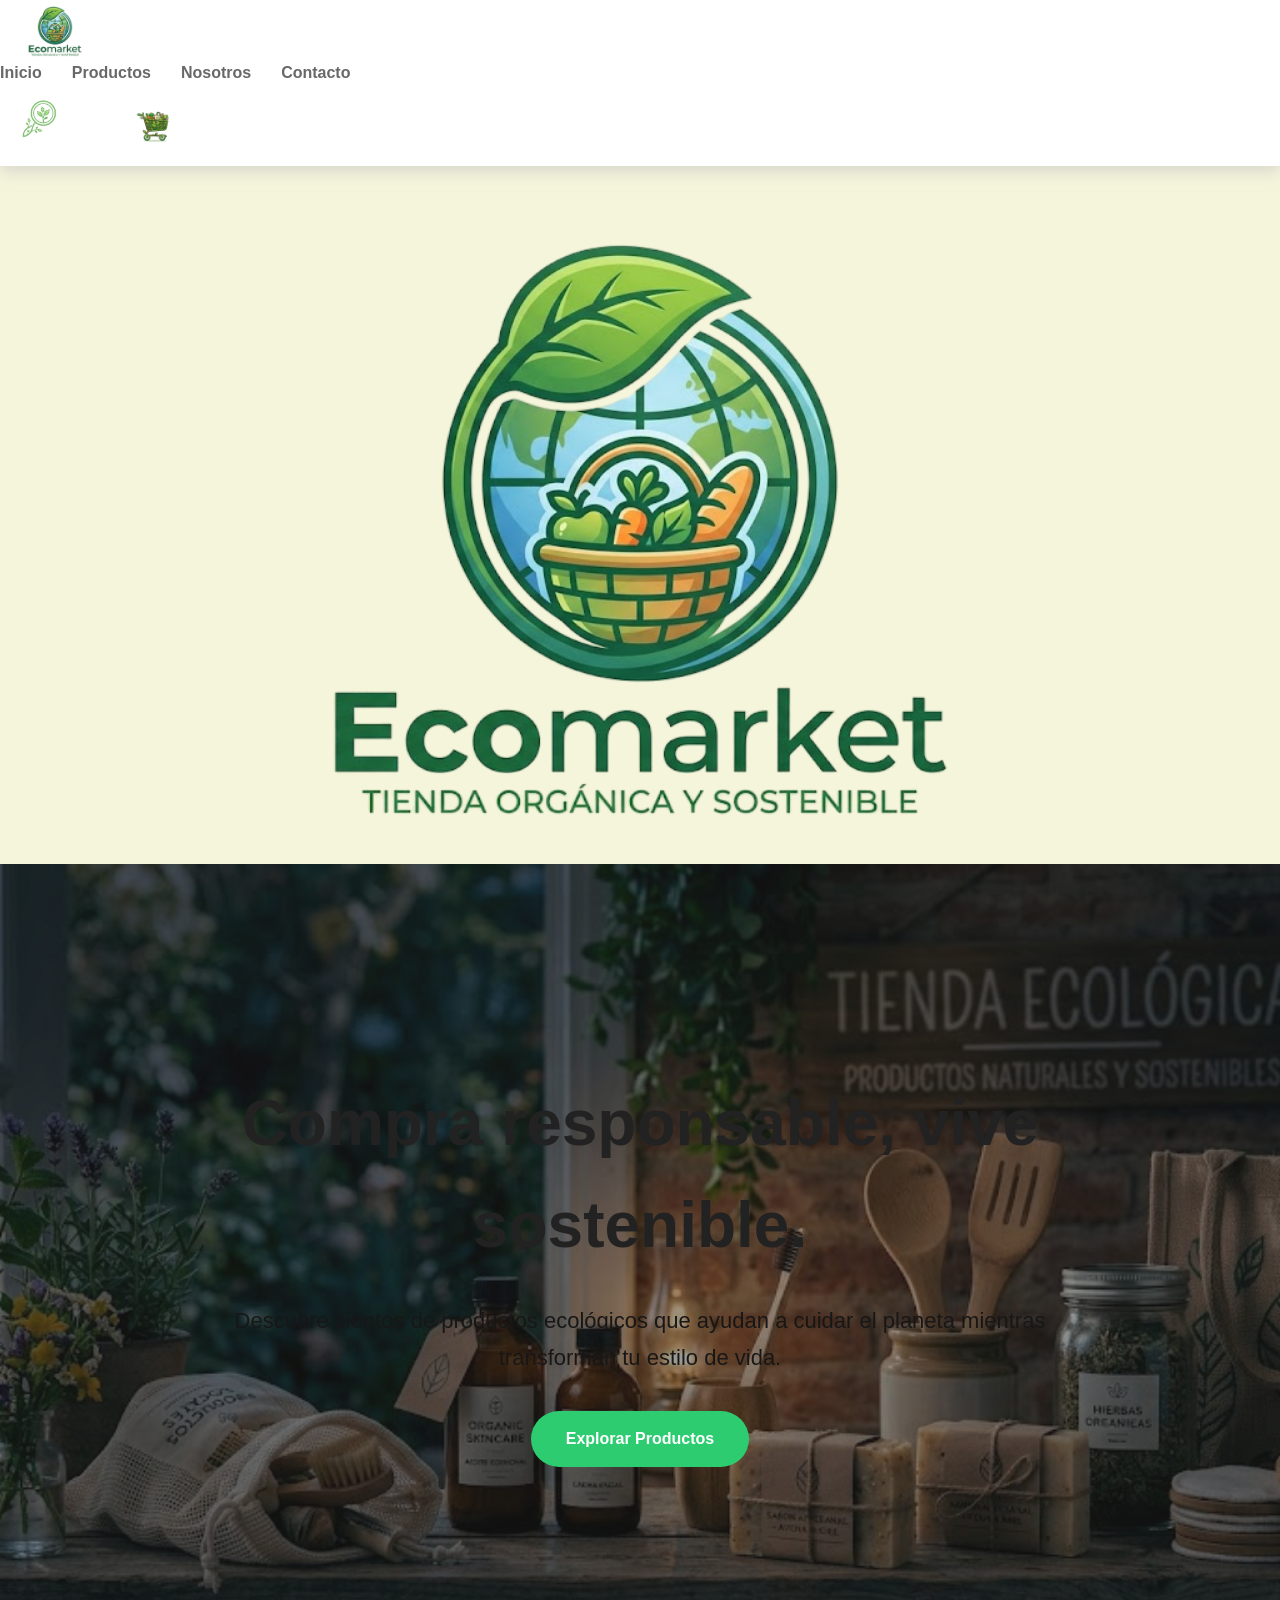
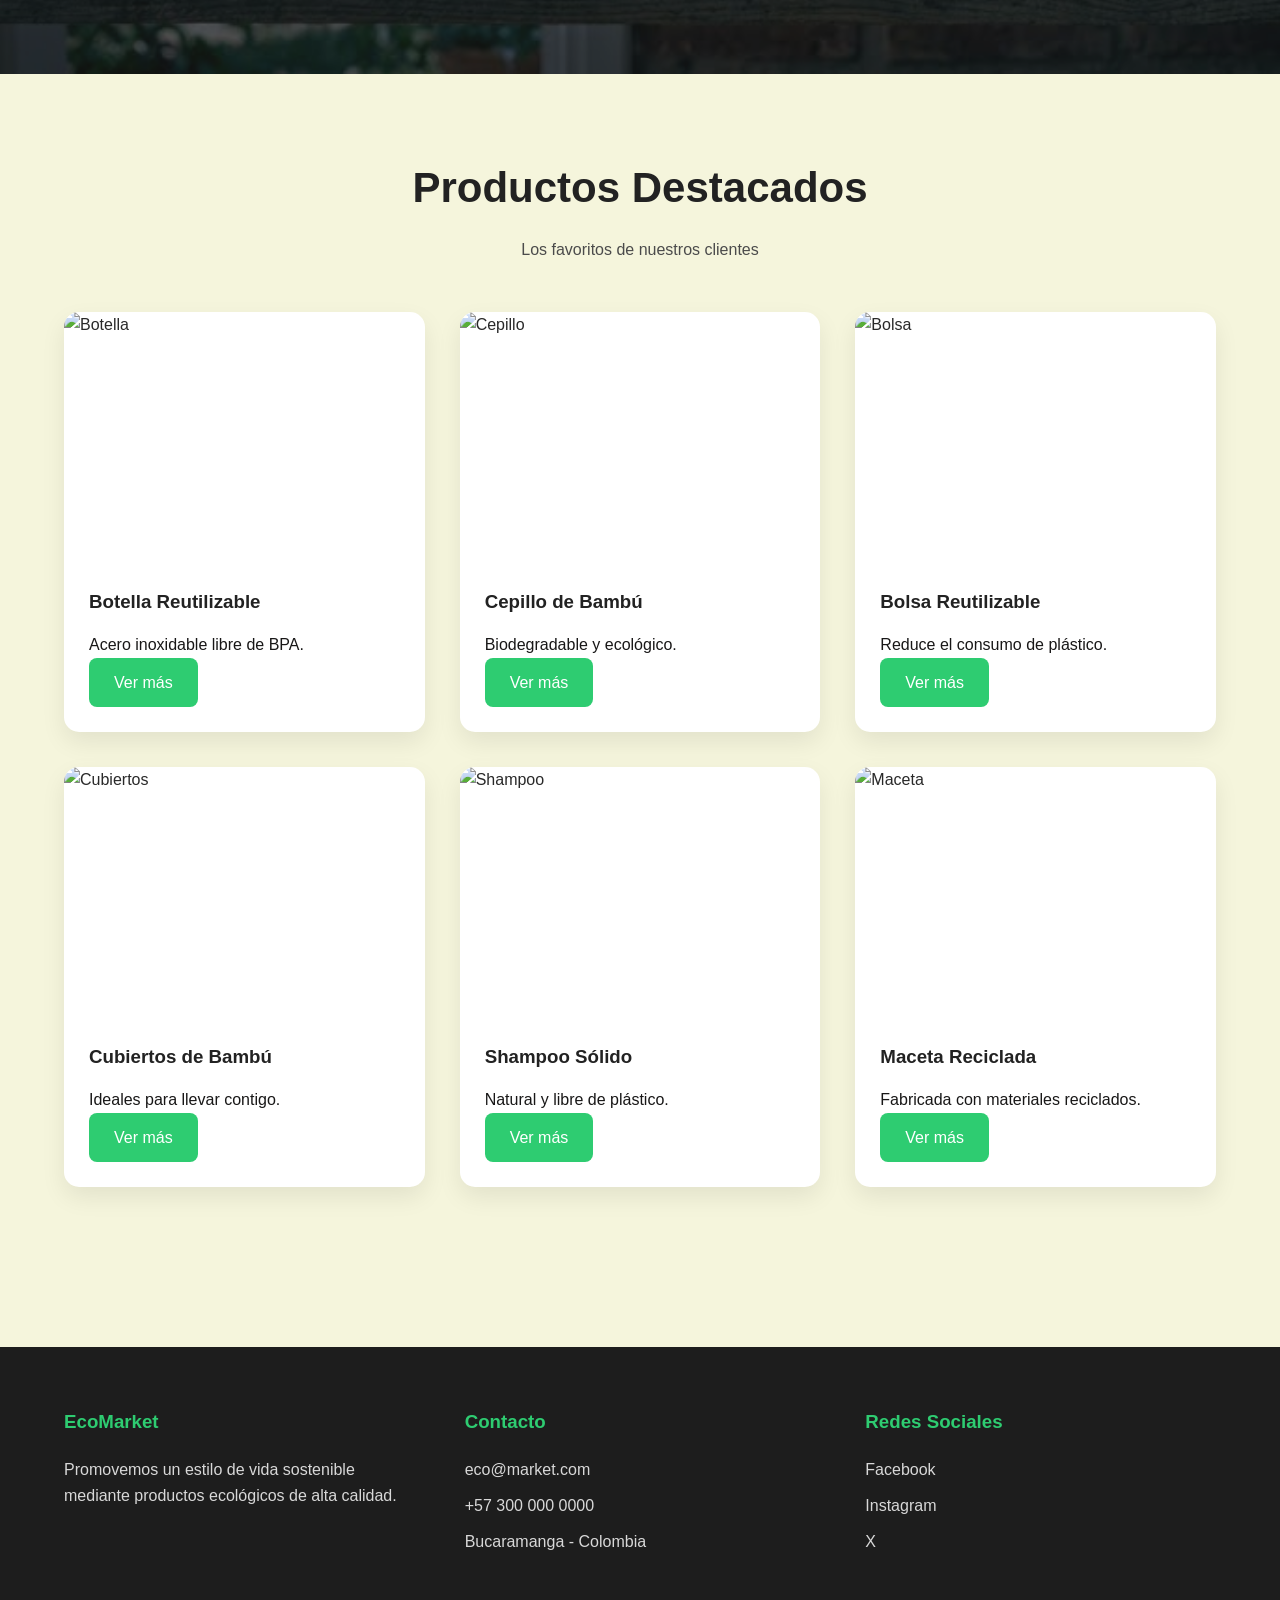
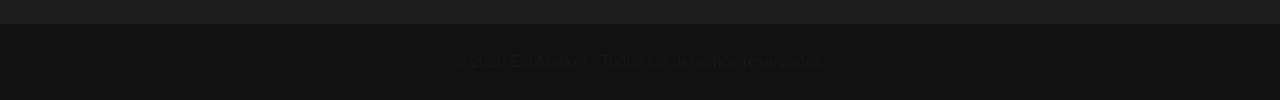
==== index.html @ 38a7393b "feat: estructura inicial del proyecto EcoMarket" ====
<!DOCTYPE html>
<html lang="es">

<head>

    <meta charset="UTF-8">
    <meta name="viewport" content="width=device-width, initial-scale=1.0">

    <title>EcoMarket | Compra Responsable</title>

    <link rel="stylesheet" href="css/main.css">
    <link rel="stylesheet" href="css/layout.css">
    <link rel="stylesheet" href="css/components.css">
    <link rel="stylesheet" href="css/animations.css">

</head>

<body>

<header>

    <div class="logo">
    <img src="img/icons/logo.png" alt="Logo EcoMarket">
</div>

        <nav>

            <ul>

                <li><a href="index.html">Inicio</a></li>

                <li><a href="views/productos.html">Productos</a></li>

                <li><a href="views/sobre-nosotros.html">Nosotros</a></li>

                <li><a href="views/contacto.html">Contacto</a></li>

            </ul>

        </nav>

        <div class="header-icons">

         <img src="../img/icons/busqueda.png" alt="Buscar">

         <img src="../img/icons/compras.png" alt="Carrito">

        </div>

    </div>

</header>

<img src="img/icons/logo.png">

<!-- HERO -->

<section class="hero">

    <div class="hero-content">

        <h2>Compra responsable, vive sostenible.</h2>

        <p>

            Descubre cientos de productos ecológicos que ayudan a cuidar el planeta mientras transforman tu estilo de vida.

        </p>

        <a href="views/productos.html" class="btn">

            Explorar Productos

        </a>

    </div>

</section>

<!-- PRODUCTOS -->

<section class="featured-products">

    <h2 class="section-title">

        Productos Destacados

    </h2>

    <p class="section-subtitle">

        Los favoritos de nuestros clientes

    </p>

<div class="products-grid">

<article class="card">

<img src="img/products/producto1.jpg" alt="Botella">

<div class="card-body">

<h3>Botella Reutilizable</h3>

<p>Acero inoxidable libre de BPA.</p>

<a href="#" class="btn-card">Ver más</a>

</div>

</article>

<article class="card">

<img src="img/products/producto2.jpg" alt="Cepillo">

<div class="card-body">

<h3>Cepillo de Bambú</h3>

<p>Biodegradable y ecológico.</p>

<a href="#" class="btn-card">Ver más</a>

</div>

</article>

<article class="card">

<img src="img/products/producto3.jpg" alt="Bolsa">

<div class="card-body">

<h3>Bolsa Reutilizable</h3>

<p>Reduce el consumo de plástico.</p>

<a href="#" class="btn-card">Ver más</a>

</div>

</article>

<article class="card">

<img src="img/products/producto4.jpg" alt="Cubiertos">

<div class="card-body">

<h3>Cubiertos de Bambú</h3>

<p>Ideales para llevar contigo.</p>

<a href="#" class="btn-card">Ver más</a>

</div>

</article>

<article class="card">

<img src="img/products/producto5.jpg" alt="Shampoo">

<div class="card-body">

<h3>Shampoo Sólido</h3>

<p>Natural y libre de plástico.</p>

<a href="#" class="btn-card">Ver más</a>

</div>

</article>

<article class="card">

<img src="img/products/producto6.jpg" alt="Maceta">

<div class="card-body">

<h3>Maceta Reciclada</h3>

<p>Fabricada con materiales reciclados.</p>

<a href="#" class="btn-card">Ver más</a>

</div>

</article>

</div>

</section>

<footer>

<div class="container-footer">

<div>

<h3>EcoMarket</h3>

<p>

Promovemos un estilo de vida sostenible mediante productos ecológicos de alta calidad.

</p>

</div>

<div>

<h3>Contacto</h3>

<p>eco@market.com</p>

<p>+57 300 000 0000</p>

<p>Bucaramanga - Colombia</p>

</div>

<div>

<h3>Redes Sociales</h3>

<p>Facebook</p>

<p>Instagram</p>

<p>X</p>

</div>

</div>

<div class="copyright">

<p>

© 2026 EcoMarket - Todos los derechos reservados.

</p>

</div>

</footer>

</body>

</html>
---- css/main.css ----
/* ==========================
   RESET GENERAL
========================== */

*{
    margin:0;
    padding:0;
    box-sizing:border-box;
}

html{
    scroll-behavior:smooth;
}

body{
    font-family:Arial, Helvetica, sans-serif;
    background:#f5f5dc;
    color:#292929;
    line-height:1.6;
}

/* ==========================
   VARIABLES
========================== */

:root{

    --verde:#2ecc71;
    --verdeOscuro:#27ae60;
    --beige:#f3f3d6;
    --gris:#181717;
    --blanco:#ffffff;
    --negro:#222;

}

/* ==========================
   CONTENEDOR
========================== */

.container{

    width:90%;
    max-width:1200px;
    margin:auto;

}

/* ==========================
   TIPOGRAFÍA
========================== */

h1,h2,h3,h4{

    color:var(--negro);

}

p{

    color:var(--gris);

}

a{

    text-decoration:none;

}

ul{

    list-style:none;

}

img{

    width:100%;
    display:block;

}

/* ==========================
   BOTONES
========================== */

.btn{

    display:inline-block;

    background:var(--verde);

    color:white;

    padding:15px 35px;

    border-radius:10px;

    transition:.3s;

    font-weight:bold;

}

.btn:hover{

    background:var(--verdeOscuro);

    transform:scale(1.05);

}

/* ==========================
   TITULOS
========================== */

.section-title{

    text-align:center;

    font-size:40px;

    margin-bottom:10px;

}

.section-subtitle{

    text-align:center;

    margin-bottom:50px;

}

/* ==========================
   ESPACIADO
========================== */

section{

    padding:80px 0;

}

.section-title{

    text-align:center;

    font-size:42px;

    margin-bottom:15px;

}

.section-subtitle{

    text-align:center;

    color:#4b4b4b;

    margin-bottom:50px;

}
---- css/layout.css ----
/*====================================
HEADER
=====================================*/

header{
    background:#ffffff;
    box-shadow:0 5px 15px rgba(194, 193, 193, 0.596);
    position:sticky;
    top:0;
    z-index:1000;
}

header .container{

    display:flex;

    justify-content:space-between;

    align-items:center;

    min-height:80px;

}

.logo{
    display:flex;
    align-items:center;
}

.logo img{
    height:60px;
    width:auto;
    display:block;
}

nav ul{

    display:flex;

    gap:30px;

}

nav a{

    color:#1f1f1f;

    font-weight:bold;

    transition:.3s;

}

nav a:hover{

    color:#02ce50;

}


.header-icons{
    display: flex;
    align-items: center;
    gap: 35px;
}

.header-icons img{
    width: 80px;
    height: 80px;
    object-fit: contain;
    cursor: pointer;
    transition: 0.8s;
}

.header-icons img:hover{
    transform: scale(1.3);
}

/*====================================
HERO
=====================================*/

.hero{

    height:90vh;

    background:url("../img/hero/hero.jpg");

    background-size:cover;

    background-position:center;

    position:relative;

    display:flex;

    justify-content:center;

    align-items:center;

}

.hero::before{

    content:"";

    position:absolute;

    inset:0;

    background:rgba(36, 36, 36, 0.45);

}

.hero-content{

    position:relative;

    z-index:2;

    color:rgb(56, 56, 56);

    text-align:center;

    width:70%;

}

.hero-content h2{

    font-size:64px;

    margin-bottom:25px;

}

.hero-content p{

    font-size:22px;

    line-height:1.7;

    margin-bottom:35px;

}
/*====================================
PRODUCTOS
=====================================*/

.featured-products{

    width:90%;

    max-width:1200px;

    margin:auto;

}

.products-grid{

    display:grid;

    grid-template-columns:repeat(3,1fr);

    gap:35px;

}

/*====================================
FOOTER
=====================================*/

footer{

    background:#272727;

    color:rgb(241, 241, 241);

}

.container-footer{

    width:90%;

    max-width:1200px;

    margin:auto;

    display:grid;

    grid-template-columns:repeat(3,1fr);

    gap:40px;

    padding:70px 0;

}

.container-footer h3{

    color:#2ecc71;

    margin-bottom:20px;

}

.container-footer p{

    color:#dddddd;

    margin-bottom:10px;

}


.copyright{

    background:#333333;

    padding:20px;

    text-align:center;

}

/*====================================
RESPONSIVE TABLET
=====================================*/

@media(max-width:992px){

header .container{

flex-direction:column;

padding:20px 0;

}

nav ul{

flex-wrap:wrap;

justify-content:center;

}

.products-grid{

grid-template-columns:repeat(2,1fr);

}

.hero h2{

font-size:45px;

}

}

/*====================================
RESPONSIVE MOVIL
=====================================*/

@media(max-width:768px){

.products-grid{

grid-template-columns:1fr;

}

nav ul{

flex-direction:column;

text-align:center;

}

.container-footer{

grid-template-columns:1fr;

text-align:center;

}

.hero{

    background:
    linear-gradient(rgba(0,0,0,.45), rgba(0,0,0,.45)),
    url("../img/hero/hero.jpg");

    background-size: cover;
    background-position: center;
    background-repeat: no-repeat;

    min-height: 85vh;

    display:flex;
    justify-content:center;
    align-items:center;
    text-align:center;

    color:white;

    padding:40px;
}

}
/* ==========================
CATÁLOGO
========================== */

.catalogo{

    width:90%;
    max-width:1400px;
    margin:50px auto;

    display:grid;
    grid-template-columns:280px 1fr;
    gap:40px;

}

.catalogo-productos{

    display:grid;
    grid-template-columns:repeat(4,1fr);
    gap:30px;

}

.buscador{

    margin-bottom:30px;

}

.buscador input{

    width:100%;
    padding:15px;

}

.paginacion{

    margin-top:50px;

    display:flex;

    justify-content:center;

    gap:15px;

}

.paginacion a{

    width:45px;

    height:45px;

    display:flex;

    justify-content:center;

    align-items:center;

    background:#2ecc71;

    color:rgb(41, 41, 41);

    border-radius:8px;

}

.paginacion a:hover{

    background:#27ae60;

}

@media(max-width:1100px){

.catalogo{

grid-template-columns:1fr;

}

.catalogo-productos{

grid-template-columns:repeat(2,1fr);

}

}

@media(max-width:700px){

.catalogo-productos{

grid-template-columns:1fr;

}

}

/* SOBRE NOSOTROS */

.about{

padding:80px 10%;

}

.about-content{

display:flex;

gap:50px;

align-items:center;

margin-top:40px;

}

.about-content img{

width:45%;

border-radius:15px;

}

.principios{

padding:80px 10%;

background:#f5f5dc;

}

.testimonios{

padding:80px 10%;

}

@media(max-width:900px){

.about-content{

flex-direction:column;

}

.about-content img{

width:100%;

}

}

/* CONTACTO */

.contacto{

padding:80px 10%;

}

.contact-container{

display:grid;

grid-template-columns:1fr 1fr;

gap:50px;

margin-top:40px;

}

.contact-container form{

display:flex;

flex-direction:column;

gap:20px;

}

.contact-container input,

.contact-container textarea{

padding:15px;

border:2px solid #ddd;

border-radius:8px;

font-size:16px;

}

.contact-container textarea{

height:180px;

resize:none;

}

.contact-container input:valid,

.contact-container textarea:valid{

border-color:#2ecc71;

}

.contact-container input:invalid,

.contact-container textarea:invalid{

border-color:#e74c3c;

}

.mapa img{

width:100%;

border-radius:15px;

}

.redes{

padding:60px;

background:#f5f5dc;

text-align:center;

}

.social{

display:flex;

justify-content:center;

gap:30px;

margin-top:30px;

}

.social div{

font-size:40px;

transition:.3s;

cursor:pointer;

}

.social div:hover{

transform:scale(1.3);

}

@media(max-width:900px){

.contact-container{

grid-template-columns:1fr;

}

}

footer{

    background:#1d1d1d;

    color:white;

    margin-top:80px;

}

.container-footer{

    width:90%;

    max-width:1200px;

    margin:auto;

    padding:60px 0;

    display:grid;

    grid-template-columns:repeat(3,1fr);

    gap:50px;

}

.container-footer h3{

    margin-bottom:20px;

}

.container-footer p{

    color:#d8d8d8;

    margin-bottom:10px;

}

.copyright{

    text-align:center;

    padding:25px;

    background:#111;

}

nav a{

    text-decoration:none;

    color:#686868;

    font-weight:600;

    transition:.3s;

}
nav a:hover{

    color:#2ecc71;

}
---- css/components.css ----
/*====================================
CARDS
=====================================*/

.card{

    background:white;

    border-radius:15px;

    overflow:hidden;

    box-shadow:0 10px 25px rgba(0,0,0,.08);

    transition:.35s;

}

.card:hover{

    transform:translateY(-10px);

    box-shadow:0 20px 40px rgba(0,0,0,.15);

}

.card img{

    width:100%;

    height:250px;

    object-fit:cover;

}

.card-body{

    padding:25px;

}

.card-body h3{

    margin-bottom:15px;

}

.card-body p{

    line-height:1.6;

}

/*====================================
BOTON CARD
=====================================*/

.btn-card{

    display:inline-block;

    background:#2ecc71;

    color:white;

    padding:12px 25px;

    border-radius:8px;

    transition:.3s;

}

.btn-card:hover{

    background:#27ae60;

}

/*====================================
FORMULARIOS
=====================================*/

input,
textarea{

width:100%;

padding:15px;

border:2px solid #ddd;

border-radius:8px;

margin-bottom:20px;

font-size:16px;

}

input:focus,
textarea:focus{

outline:none;

border-color:#2ecc71;

}

input:valid,
textarea:valid{

border-color:#2ecc71;

}

input:invalid,
textarea:invalid{

border-color:#e74c3c;

}

/*====================================
SIDEBAR
=====================================*/

.sidebar{

background:white;

padding:25px;

border-radius:12px;

box-shadow:0 5px 15px rgba(0,0,0,.08);

position:sticky;

top:100px;

}

/* ==========================
FAVORITOS
========================== */

.favorite{

    width:45px;

    height:45px;

    border-radius:50%;

    background:#eee;

    display:flex;

    justify-content:center;

    align-items:center;

    cursor:pointer;

    transition:.3s;

    font-size:22px;

}

.favorite:active{

    background:#2ecc71;

    color:white;

}

.precio{

    font-size:22px;

    font-weight:bold;

    color:#27ae60;

    margin:15px 0;

}

.stock{

    display:inline-block;

    background:#2ecc71;

    color:white;

    padding:8px 15px;

    border-radius:6px;

    margin-bottom:15px;

}

.agotado{

    background:#e74c3c;

}
.btn{
    display:inline-block;
    background:#2ecc71;
    color:white;
    padding:15px 35px;
    border-radius:40px;
    text-decoration:none;
    font-weight:bold;
    transition:.3s;
}

.btn:hover{
    background:#27ae60;
    transform:translateY(-3px);
}

/* Etiqueta ECO */
.eco{
    display:inline-block;
    background:#2ecc71;
    color:white;
    padding:6px 12px;
    border-radius:20px;
    font-size:12px;
    font-weight:bold;
    margin:15px;
}

/* Estrellas */
.rating{
    color:#f1c40f;
    font-size:18px;
    margin-bottom:10px;
}

/* Precio */
.precio{
    font-size:22px;
    font-weight:bold;
    color:#27ae60;
    margin:15px 0;
}
---- css/animations.css ----
.card{

transition:.4s;

}

.card:hover{

transform:translateY(-10px);

box-shadow:0 20px 40px rgba(0,0,0,.18);

}

.btn{

transition:.3s;

}

.btn:hover{

transform:scale(1.05);

}

.header-icons span{

cursor:pointer;

transition:.3s;

}

.header-icons span:hover{

transform:scale(1.2);

color:#2ecc71;

}

nav a{

position:relative;

}

nav a::after{

content:"";

position:absolute;

left:0;

bottom:-5px;

width:0;

height:2px;

background:#2ecc71;

transition:.3s;

}

nav a:hover::after{

width:100%;

}
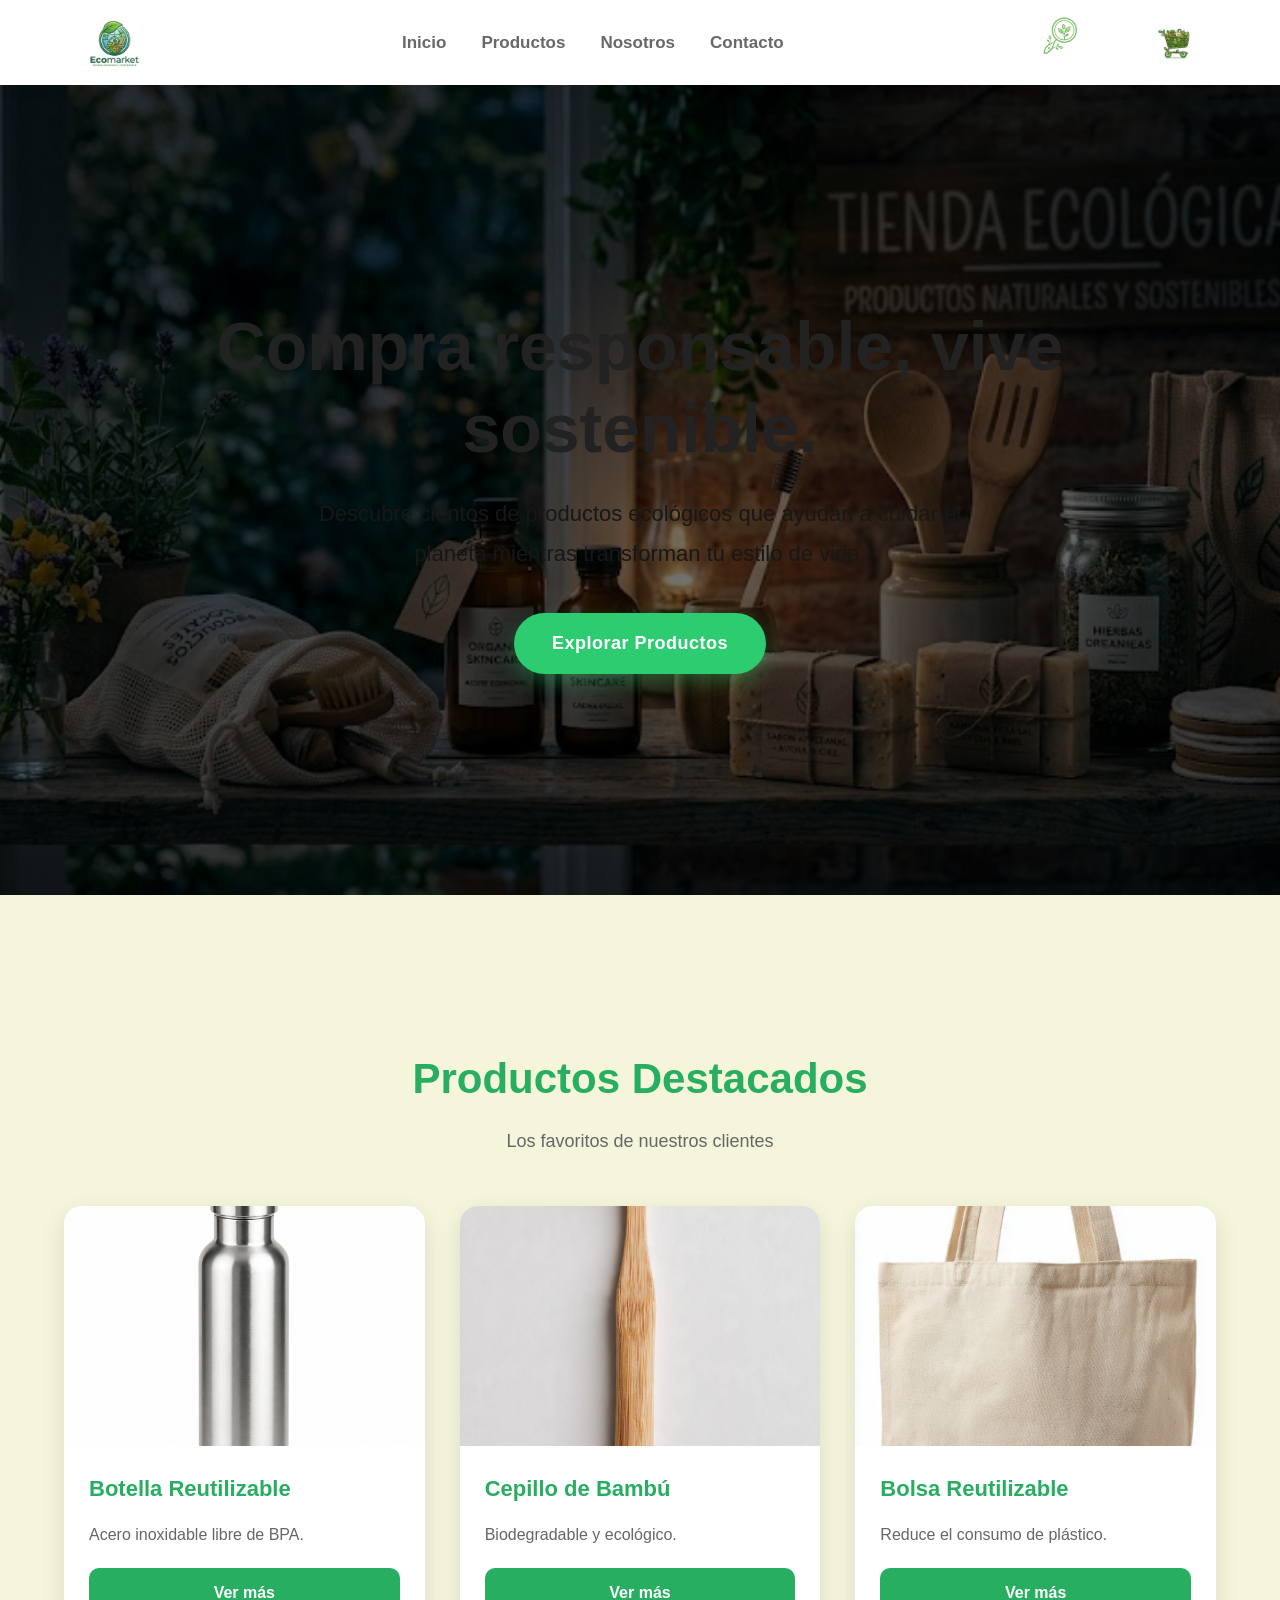
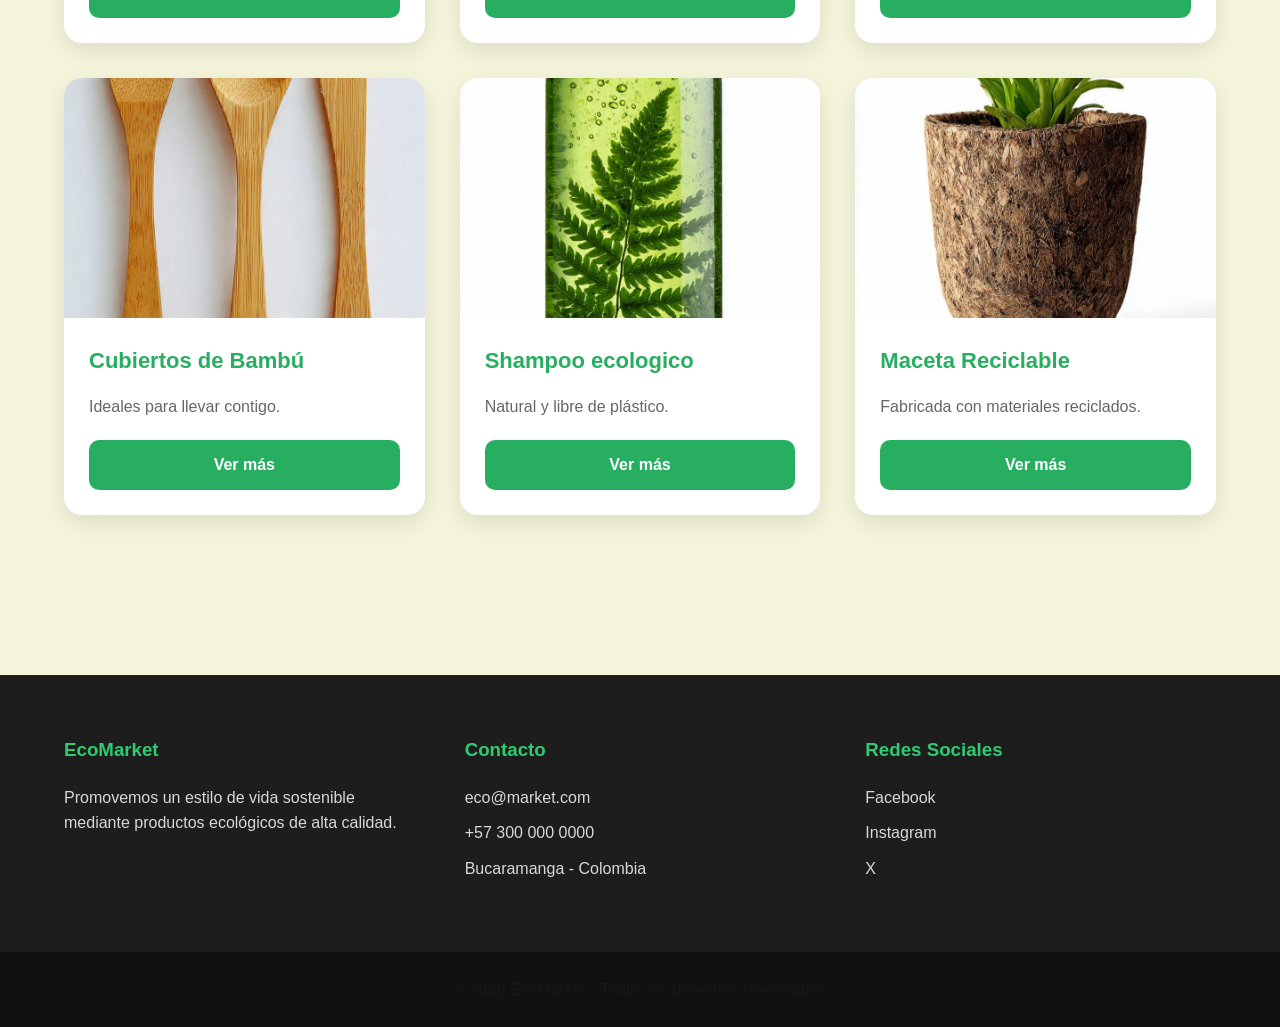
==== commit e45cd05e: "feat: :tada: tienda_virtual_Ecomarket" ====
--- a/index.html
+++ b/index.html
@@ -19,9 +19,11 @@
 
 <header>
 
-    <div class="logo">
-    <img src="img/icons/logo.png" alt="Logo EcoMarket">
-</div>
+    <div class="container">
+
+        <div class="logo">
+            <img src="img/icons/logo.png" alt="Logo EcoMarket">
+        </div>
 
         <nav>
 
@@ -41,9 +43,9 @@
 
         <div class="header-icons">
 
-         <img src="../img/icons/busqueda.png" alt="Buscar">
-
-         <img src="../img/icons/compras.png" alt="Carrito">
+            <img src="img/icons/busqueda.png" alt="Buscar">
+
+            <img src="img/icons/compra.png" alt="Carrito">
 
         </div>
 
@@ -51,8 +53,6 @@
 
 </header>
 
-<img src="img/icons/logo.png">
-
 <!-- HERO -->
 
 <section class="hero">
@@ -165,7 +165,7 @@
 
 <div class="card-body">
 
-<h3>Shampoo Sólido</h3>
+<h3>Shampoo ecologico</h3>
 
 <p>Natural y libre de plástico.</p>
 
@@ -181,7 +181,7 @@
 
 <div class="card-body">
 
-<h3>Maceta Reciclada</h3>
+<h3>Maceta Reciclable</h3>
 
 <p>Fabricada con materiales reciclados.</p>
 
--- a/css/layout.css
+++ b/css/layout.css
@@ -4,57 +4,51 @@
 
 header{
     background:#ffffff;
-    box-shadow:0 5px 15px rgba(194, 193, 193, 0.596);
+    box-shadow:0 4px 12px rgba(0,0,0,.08);
     position:sticky;
     top:0;
     z-index:1000;
 }
-
 header .container{
 
+    width:90%;
+    max-width:1200px;
+    margin:auto;
+
     display:flex;
-
     justify-content:space-between;
-
     align-items:center;
-
-    min-height:80px;
+    min-height:85px;
 
 }
 
 .logo{
+    display: flex;
+    align-items: center;
+}
+
+.logo img{
+    height: 55px;
+    width: auto;
+    object-fit: contain;
+    display: block;
+}
+
+nav ul{
     display:flex;
-    align-items:center;
-}
-
-.logo img{
-    height:60px;
-    width:auto;
-    display:block;
-}
-
-nav ul{
-
-    display:flex;
-
-    gap:30px;
-
+    gap:35px;
+    list-style:none;
 }
 
 nav a{
-
-    color:#1f1f1f;
-
-    font-weight:bold;
-
+    color:#2c3e50;
+    font-weight:600;
+    font-size:17px;
     transition:.3s;
-
 }
 
 nav a:hover{
-
-    color:#02ce50;
-
+    color:#2ecc71;
 }
 
 
@@ -73,7 +67,7 @@
 }
 
 .header-icons img:hover{
-    transform: scale(1.3);
+    transform: scale(1.15);
 }
 
 /*====================================
@@ -101,48 +95,36 @@
 }
 
 .hero::before{
-
-    content:"";
-
-    position:absolute;
-
-    inset:0;
-
-    background:rgba(36, 36, 36, 0.45);
-
+    content: "";
+    position: absolute;
+    inset: 0;
+    background: rgba(0, 0, 0, 0.55);
 }
 
 .hero-content{
-
-    position:relative;
-
-    z-index:2;
-
-    color:rgb(56, 56, 56);
-
-    text-align:center;
-
-    width:70%;
-
+    position: relative;
+    z-index: 2;
+    color: white;
+    text-align: center;
+    width: 70%;
 }
 
 .hero-content h2{
-
-    font-size:64px;
-
-    margin-bottom:25px;
-
+    font-size: 68px;
+    font-weight: 700;
+    line-height: 1.2;
+    margin-bottom: 25px;
 }
 
 .hero-content p{
-
-    font-size:22px;
-
-    line-height:1.7;
-
-    margin-bottom:35px;
-
-}
+    font-size: 22px;
+    line-height: 1.8;
+    margin-bottom: 40px;
+    max-width: 700px;
+    margin-left: auto;
+    margin-right: auto;
+}
+
 /*====================================
 PRODUCTOS
 =====================================*/
@@ -663,3 +645,16 @@
 
 }
 
+.section-title{
+    text-align:center;
+    font-size:42px;
+    color:#27ae60;
+    margin-top:70px;
+}
+
+.section-subtitle{
+    text-align:center;
+    color:#666;
+    margin-bottom:50px;
+    font-size:18px;
+}
--- a/css/components.css
+++ b/css/components.css
@@ -24,32 +24,41 @@
 
 }
 
+
+.card{
+    background: #ffffff;
+    border-radius: 18px;
+    overflow: hidden;
+    box-shadow: 0 8px 25px rgba(0,0,0,.10);
+    transition: all .35s ease;
+    display: flex;
+    flex-direction: column;
+}
+
 .card img{
-
     width:100%;
-
-    height:250px;
-
+    height:240px;
     object-fit:cover;
-
-}
-
+    transition: transform .4s ease;
+}
 .card-body{
-
     padding:25px;
-
+    display:flex;
+    flex-direction:column;
+    flex:1;
 }
 
 .card-body h3{
-
     margin-bottom:15px;
-
+    color:#27ae60;
+    font-size:22px;
 }
 
 .card-body p{
-
-    line-height:1.6;
-
+    line-height:1.7;
+    color:#666;
+    margin-bottom:20px;
+    flex:1;
 }
 
 /*====================================
@@ -57,27 +66,28 @@
 =====================================*/
 
 .btn-card{
-
     display:inline-block;
-
-    background:#2ecc71;
-
-    color:white;
-
-    padding:12px 25px;
-
-    border-radius:8px;
-
+    background:#27ae60;
+    color:#fff;
+    text-align:center;
+    padding:12px 20px;
+    border-radius:10px;
+    font-weight:600;
     transition:.3s;
-
 }
 
 .btn-card:hover{
-
-    background:#27ae60;
-
-}
-
+    background:#219150;
+}
+
+.card:hover{
+    transform:translateY(-10px);
+    box-shadow:0 18px 35px rgba(0,0,0,.18);
+}
+
+.card:hover img{
+    transform:scale(1.08);
+}
 /*====================================
 FORMULARIOS
 =====================================*/
@@ -212,19 +222,23 @@
 
 }
 .btn{
-    display:inline-block;
-    background:#2ecc71;
-    color:white;
-    padding:15px 35px;
-    border-radius:40px;
-    text-decoration:none;
-    font-weight:bold;
-    transition:.3s;
+    display: inline-block;
+    background: #2ecc71;
+    color: white;
+    padding: 16px 38px;
+    border-radius: 50px;
+    text-decoration: none;
+    font-size: 18px;
+    font-weight: 600;
+    letter-spacing: 0.5px;
+    box-shadow: 0 8px 20px rgba(46, 204, 113, 0.35);
+    transition: all 0.3s ease;
 }
 
 .btn:hover{
-    background:#27ae60;
-    transform:translateY(-3px);
+    background: #27ae60;
+    transform: translateY(-3px);
+    box-shadow: 0 12px 25px rgba(39, 174, 96, 0.45);
 }
 
 /* Etiqueta ECO */
@@ -252,4 +266,66 @@
     font-weight:bold;
     color:#27ae60;
     margin:15px 0;
-}+}
+
+/*====================================
+CONTACTO
+=====================================*/
+
+.contact-container{
+    width: 90%;
+    max-width: 1200px;
+    margin: 50px auto;
+    display: grid;
+    grid-template-columns: 1fr 1fr;
+    gap: 50px;
+    align-items: center;
+}
+
+.contact-container form{
+    display: flex;
+    flex-direction: column;
+    gap: 20px;
+}
+
+.contact-container input,
+.contact-container textarea{
+    width: 100%;
+    padding: 16px;
+    border: 2px solid #dcdcdc;
+    border-radius: 12px;
+    font-size: 16px;
+    transition: .3s;
+    outline: none;
+    font-family: inherit;
+}
+
+.contact-container textarea{
+    min-height: 180px;
+    resize: vertical;
+}
+
+.contact-container input:focus,
+.contact-container textarea:focus{
+    border-color:#2ecc71;
+    box-shadow:0 0 10px rgba(46,204,113,.25);
+}
+
+.contact-container input:valid,
+.contact-container textarea:valid{
+    border-color:#2ecc71;
+}
+
+.contact-container input:invalid:focus,
+.contact-container textarea:invalid:focus{
+    border-color:#e74c3c;
+}
+
+.mapa iframe{
+    width:100%;
+    height:350px;
+    border:none;
+    border-radius:18px;
+    box-shadow:0 12px 30px rgba(0,0,0,.15);
+}
+
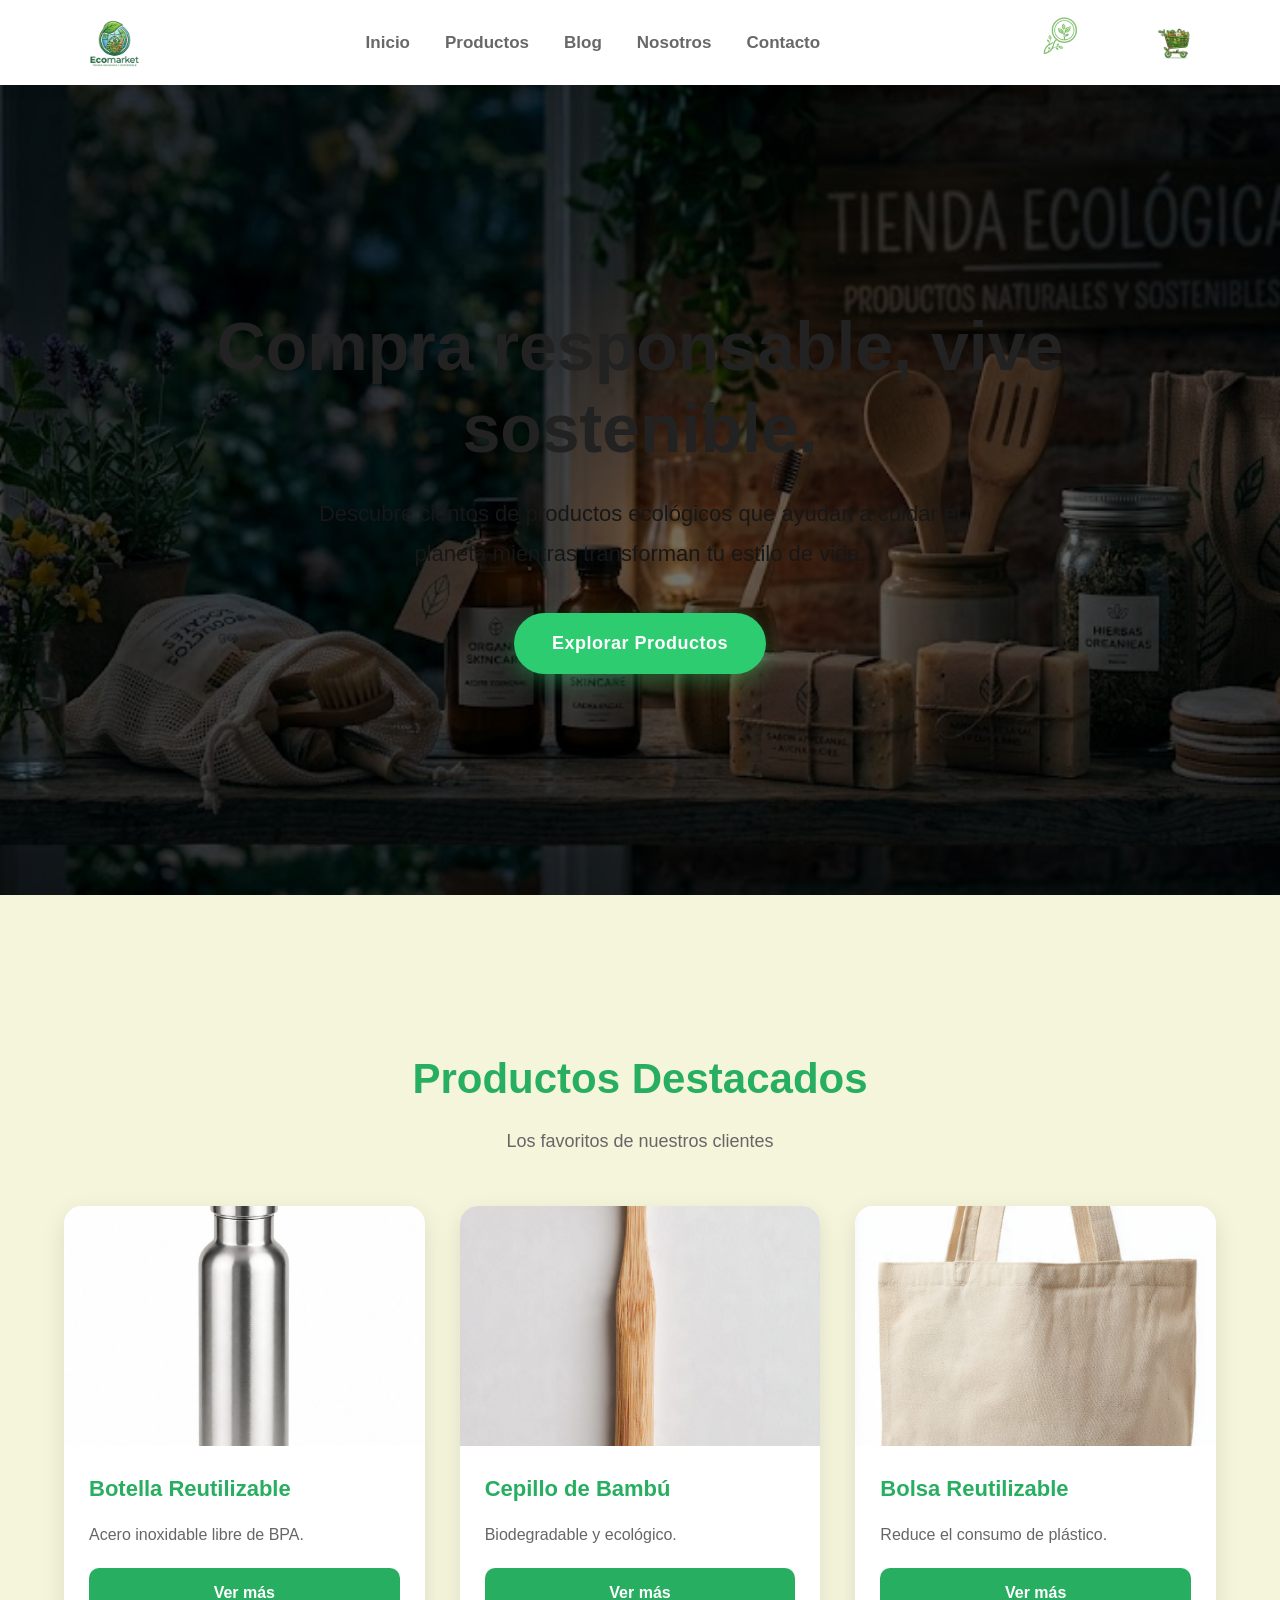
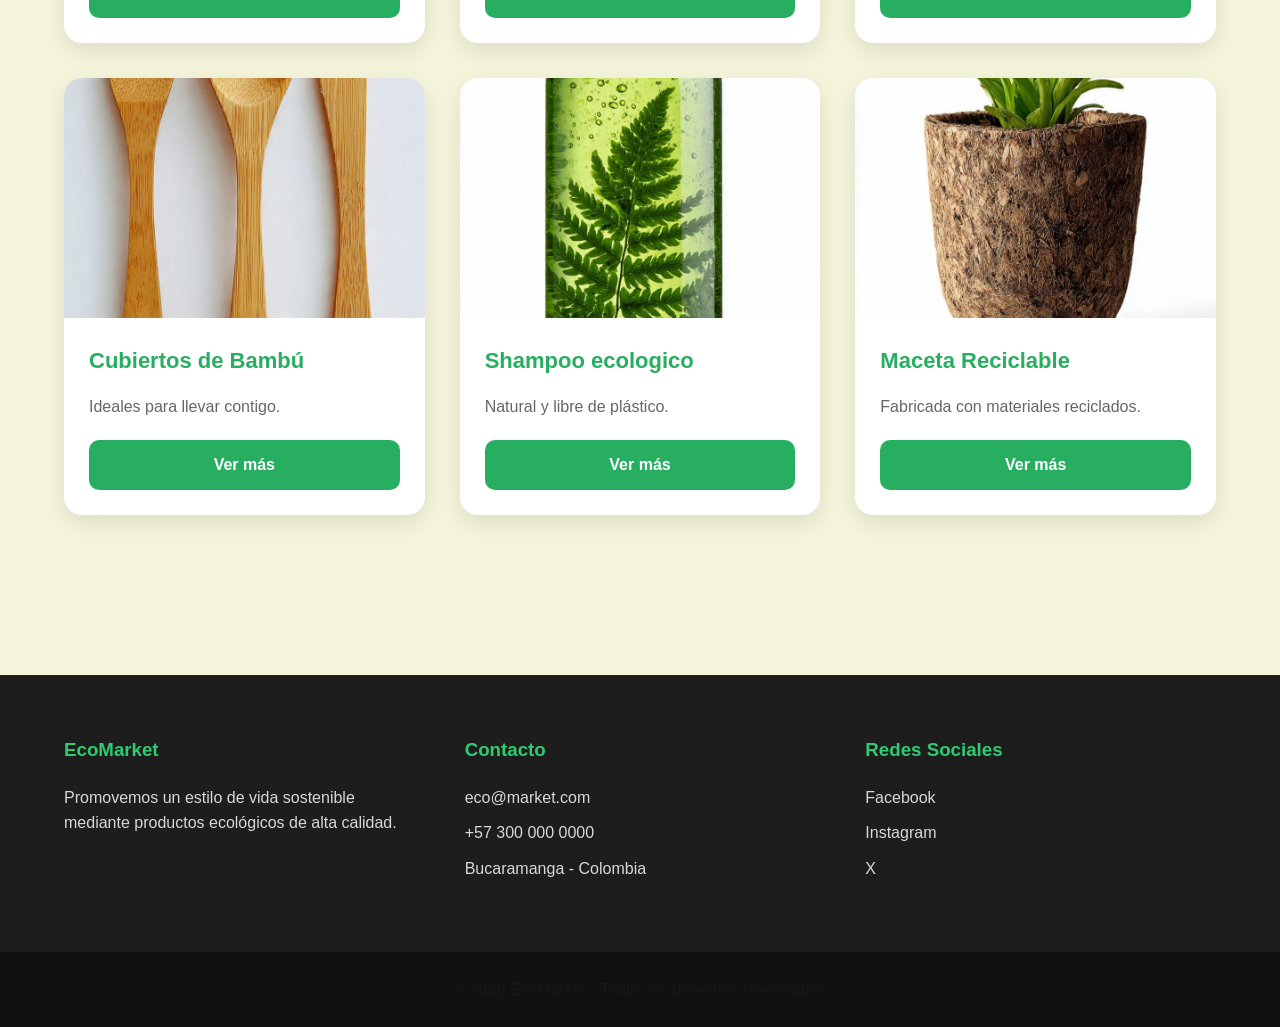
==== commit 13fdfaef: "feat: :memo: extencion_blog" ====
--- a/index.html
+++ b/index.html
@@ -33,6 +33,8 @@
 
                 <li><a href="views/productos.html">Productos</a></li>
 
+                <li><a href="blog.html" class="active">Blog</a></li>
+
                 <li><a href="views/sobre-nosotros.html">Nosotros</a></li>
 
                 <li><a href="views/contacto.html">Contacto</a></li>
--- a/css/layout.css
+++ b/css/layout.css
@@ -212,6 +212,10 @@
 
 @media(max-width:992px){
 
+    .about-content{
+    grid-template-columns:1fr;
+}
+
 header .container{
 
 flex-direction:column;
--- a/css/components.css
+++ b/css/components.css
@@ -329,3 +329,28 @@
     box-shadow:0 12px 30px rgba(0,0,0,.15);
 }
 
+/*====================================
+SOBRE NOSOTROS
+=====================================*/
+
+.about-content{
+    display:grid;
+    grid-template-columns:1fr 1fr;
+    gap:50px;
+    align-items:center;
+    margin-top:50px;
+}
+
+.about-image img{
+    width:100%;
+    border-radius:20px;
+    box-shadow:0 15px 35px rgba(0,0,0,.15);
+}
+
+.about-text p{
+    font-size:18px;
+    line-height:1.9;
+    color:#555;
+    margin-bottom:25px;
+    text-align:justify;
+}
